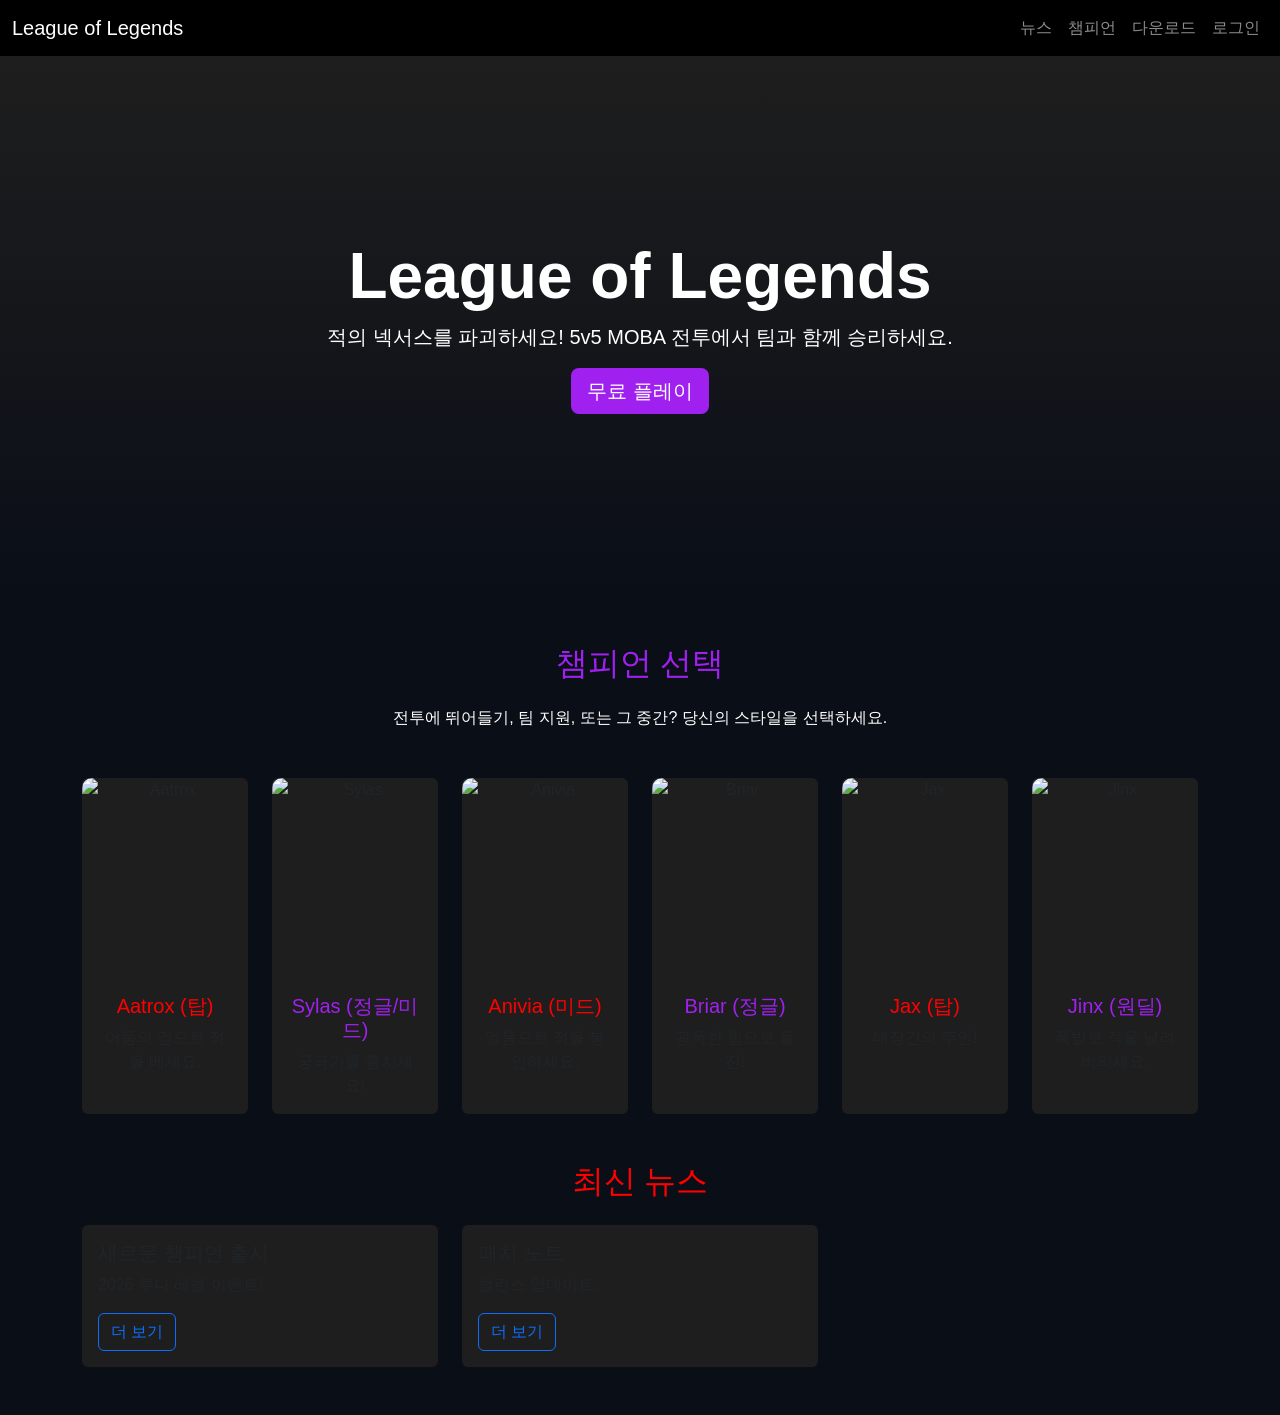
==== src/main/resources/modals/Aatrox.html @ a850b53f "2주차 수업 완료 03_18" ====
<!DOCTYPE html>
<html lang="ko">
<head>
    <meta charset="UTF-8">
    <meta name="viewport" content="width=device-width, initial-scale=1.0">
    <title>League of Legends - 메인 페이지</title>
    <!-- Bootstrap 5 CDN -->
    <link href="https://cdn.jsdelivr.net/npm/bootstrap@5.3.0/dist/css/bootstrap.min.css" rel="stylesheet">
    <script src="https://cdn.jsdelivr.net/npm/bootstrap@5.3.0/dist/js/bootstrap.bundle.min.js"></script>
    <!-- 커스텀 스타일 (LOL 테마 + 챔피언 호버 효과) -->
    <style>
        body { background-color: #0a0e17; color: #fff; font-family: 'Arial', sans-serif; }
        .navbar { background-color: #000; }
        .hero { background: linear-gradient(to bottom, #1e1e1e, #0a0e17); min-height: 60vh; }
        .accent-purple { color: #a020f0; }
        .accent-red { color: #ff0000; }
        .card { background-color: #1e1e1e; border: none; transition: transform 0.3s, box-shadow 0.3s; }
        .card:hover { transform: scale(1.05); box-shadow: 0 10px 20px rgba(160, 32, 240, 0.5); }
        .card-img-top { height: 200px; object-fit: cover; border-radius: 10px 10px 0 0; }
        .btn-primary { background-color: #a020f0; border: none; }
        .btn-primary:hover { background-color: #800080; }
    </style>
</head>
<body>

    <!-- 헤더 (Navbar) -->
    <nav class="navbar navbar-expand-lg navbar-dark">
        <div class="container-fluid">
            <a class="navbar-brand" href="#">League of Legends</a>
            <button class="navbar-toggler" type="button" data-bs-toggle="collapse" data-bs-target="#navbarNav" aria-controls="navbarNav" aria-expanded="false" aria-label="Toggle navigation">
                <span class="navbar-toggler-icon"></span>
            </button>
            <div class="collapse navbar-collapse" id="navbarNav">
                <ul class="navbar-nav ms-auto">
                    <li class="nav-item"><a class="nav-link" href="#">뉴스</a></li>
                    <li class="nav-item"><a class="nav-link" href="#">챔피언</a></li>
                    <li class="nav-item"><a class="nav-link" href="#">다운로드</a></li>
                    <li class="nav-item"><a class="nav-link" href="#">로그인</a></li>
                </ul>
            </div>
        </div>
    </nav>

    <!-- 히어로 배너 (Hero Banner) -->
    <section class="hero d-flex align-items-center justify-content-center text-center py-5">
        <div class="container">
            <h1 class="display-3 fw-bold">League of Legends</h1>
            <p class="lead">적의 넥서스를 파괴하세요! 5v5 MOBA 전투에서 팀과 함께 승리하세요.</p>
            <a href="#" class="btn btn-primary btn-lg">무료 플레이</a>
        </div>
    </section>

<!-- 챔피언 선택 섹션 (작은 썸네일 PNG로 업데이트!) -->
    <section class="container my-5">
        <h2 class="text-center mb-4 accent-purple">챔피언 선택</h2>
        <p class="text-center mb-5">전투에 뛰어들기, 팀 지원, 또는 그 중간? 당신의 스타일을 선택하세요.</p>
        <div class="row g-4">
            <!-- Aatrox -->
            <div class="col-md-6 col-lg-4 col-xl-2">
                <div class="card text-center h-100">
                    <img src="https://ddragon.leagueoflegends.com/cdn/15.24.1/img/champion/Aatrox.png" class="card-img-top" alt="Aatrox" loading="lazy">
                    <div class="card-body">
                        <h5 class="card-title accent-red">Aatrox (탑)</h5>
                        <p class="card-text">어둠의 검으로 적을 베세요.</p>
                    </div>
                </div>
            </div>
            <!-- Sylas -->
            <div class="col-md-6 col-lg-4 col-xl-2">
                <div class="card text-center h-100">
                    <img src="https://ddragon.leagueoflegends.com/cdn/15.24.1/img/champion/Sylas.png" class="card-img-top" alt="Sylas" loading="lazy">
                    <div class="card-body">
                        <h5 class="card-title accent-purple">Sylas (정글/미드)</h5>
                        <p class="card-text">궁극기를 훔치세요!</p>
                    </div>
                </div>
            </div>
            <!-- Anivia -->
            <div class="col-md-6 col-lg-4 col-xl-2">
                <div class="card text-center h-100">
                    <img src="https://ddragon.leagueoflegends.com/cdn/15.24.1/img/champion/Anivia.png" class="card-img-top" alt="Anivia" loading="lazy">
                    <div class="card-body">
                        <h5 class="card-title accent-red">Anivia (미드)</h5>
                        <p class="card-text">얼음으로 적을 봉인하세요.</p>
                    </div>
                </div>
            </div>
            <!-- Briar -->
            <div class="col-md-6 col-lg-4 col-xl-2">
                <div class="card text-center h-100">
                    <img src="https://ddragon.leagueoflegends.com/cdn/15.24.1/img/champion/Briar.png" class="card-img-top" alt="Briar" loading="lazy">
                    <div class="card-body">
                        <h5 class="card-title accent-purple">Briar (정글)</h5>
                        <p class="card-text">광폭한 힘으로 돌진!</p>
                    </div>
                </div>
            </div>
            <!-- Jax -->
            <div class="col-md-6 col-lg-4 col-xl-2">
                <div class="card text-center h-100">
                    <img src="https://ddragon.leagueoflegends.com/cdn/15.24.1/img/champion/Jax.png" class="card-img-top" alt="Jax" loading="lazy">
                    <div class="card-body">
                        <h5 class="card-title accent-red">Jax (탑)</h5>
                        <p class="card-text">대장간의 주인!</p>
                    </div>
                </div>
            </div>
            <!-- Jinx -->
            <div class="col-md-6 col-lg-4 col-xl-2">
                <div class="card text-center h-100">
                    <img src="https://ddragon.leagueoflegends.com/cdn/15.24.1/img/champion/Jinx.png" class="card-img-top" alt="Jinx" loading="lazy">
                    <div class="card-body">
                        <h5 class="card-title accent-purple">Jinx (원딜)</h5>
                        <p class="card-text">폭발로 적을 날려버리세요.</p>
                    </div>
                </div>
            </div>
        </div>
    </section>

    <!-- 뉴스 섹션 (기존 유지) -->
    <section class="container my-5">
        <h2 class="text-center mb-4 accent-red">최신 뉴스</h2>
        <div class="row g-4">
            <div class="col-md-6 col-lg-4">
                <div class="card">
                    <div class="card-body">
                        <h5 class="card-title">새로운 챔피언 출시</h5>
                        <p class="card-text">2026 루나 레벨 이벤트!</p>
                        <a href="#" class="btn btn-outline-primary">더 보기</a>
                    </div>
                </div>
            </div>
            <div class="col-md-6 col-lg-4">
                <div class="card">
                    <div class="card-body">
                        <h5 class="card-title">패치 노트</h5>
                        <p class="card-text">밸런스 업데이트.</p>
                        <a href="#" class="btn btn-outline-primary">더 보기</a>
                    </div>
                </div>
            </div>
        </div>
    </section>
    
</body>
</html>
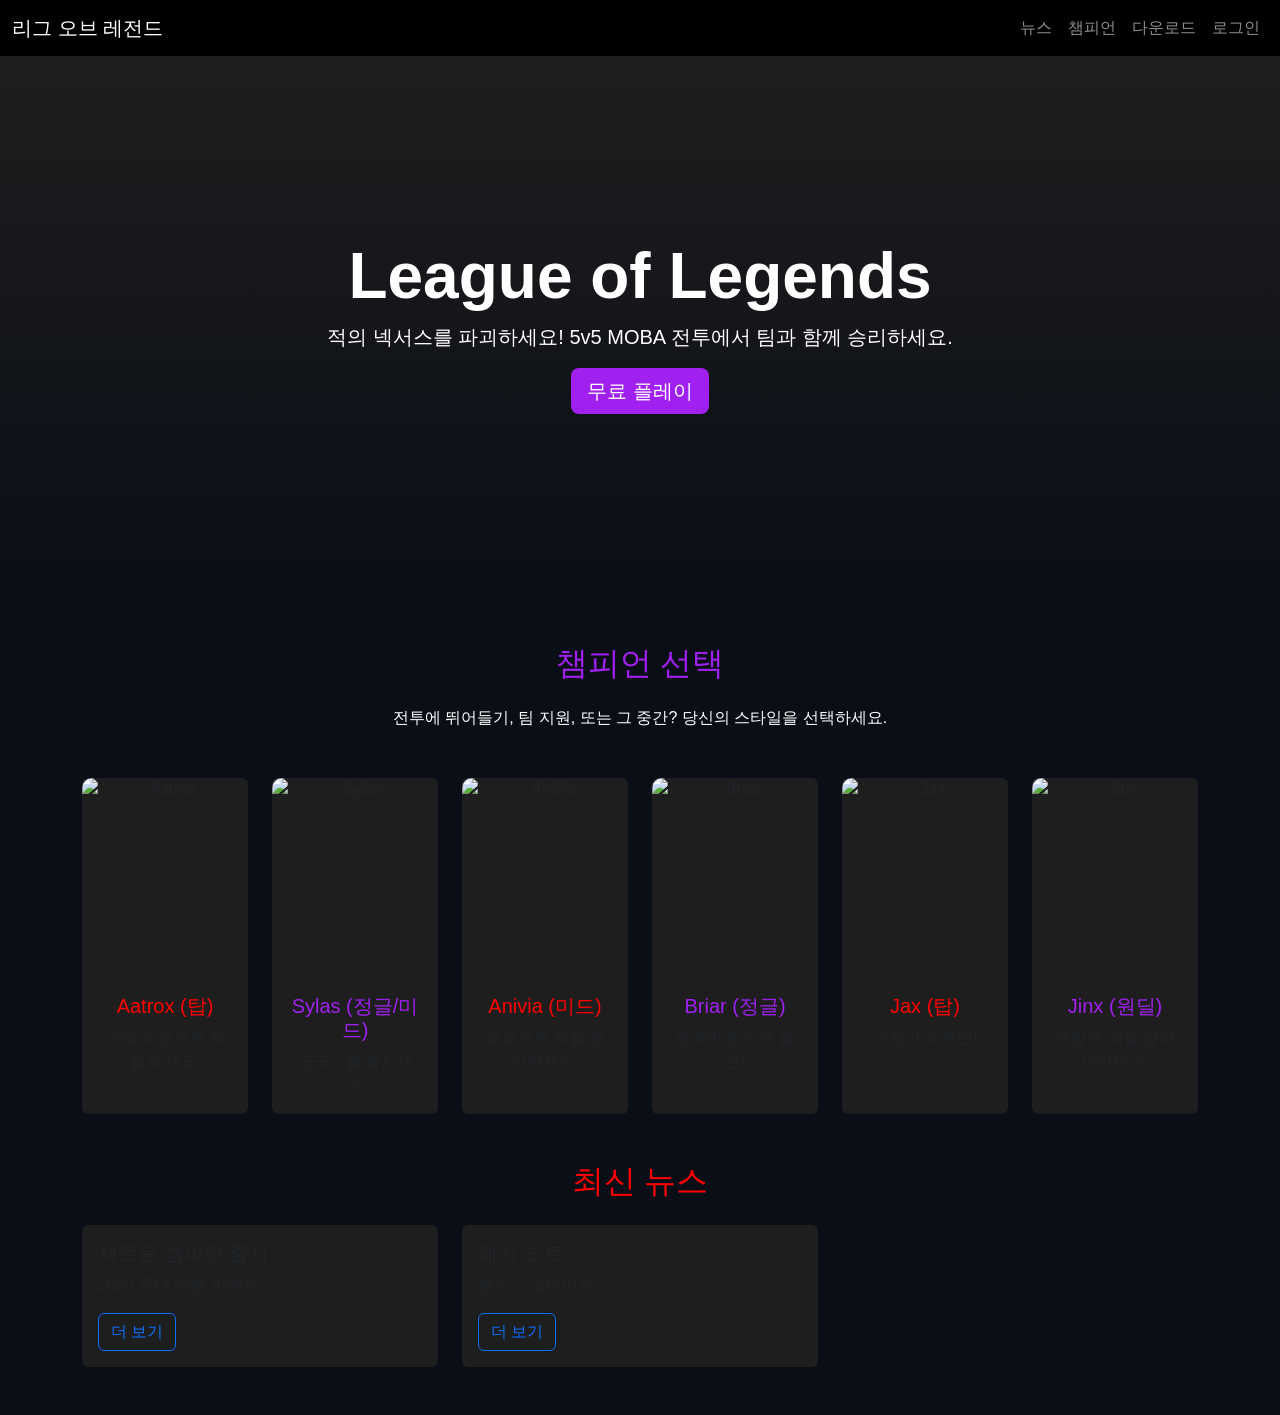
==== commit ac864c85: "4주차수업내용" ====
--- a/src/main/resources/modals/Aatrox.html
+++ b/src/main/resources/modals/Aatrox.html
@@ -26,7 +26,7 @@
     <!-- 헤더 (Navbar) -->
     <nav class="navbar navbar-expand-lg navbar-dark">
         <div class="container-fluid">
-            <a class="navbar-brand" href="#">League of Legends</a>
+            <a class="navbar-brand" href="#">리그 오브 레전드</a>
             <button class="navbar-toggler" type="button" data-bs-toggle="collapse" data-bs-target="#navbarNav" aria-controls="navbarNav" aria-expanded="false" aria-label="Toggle navigation">
                 <span class="navbar-toggler-icon"></span>
             </button>
